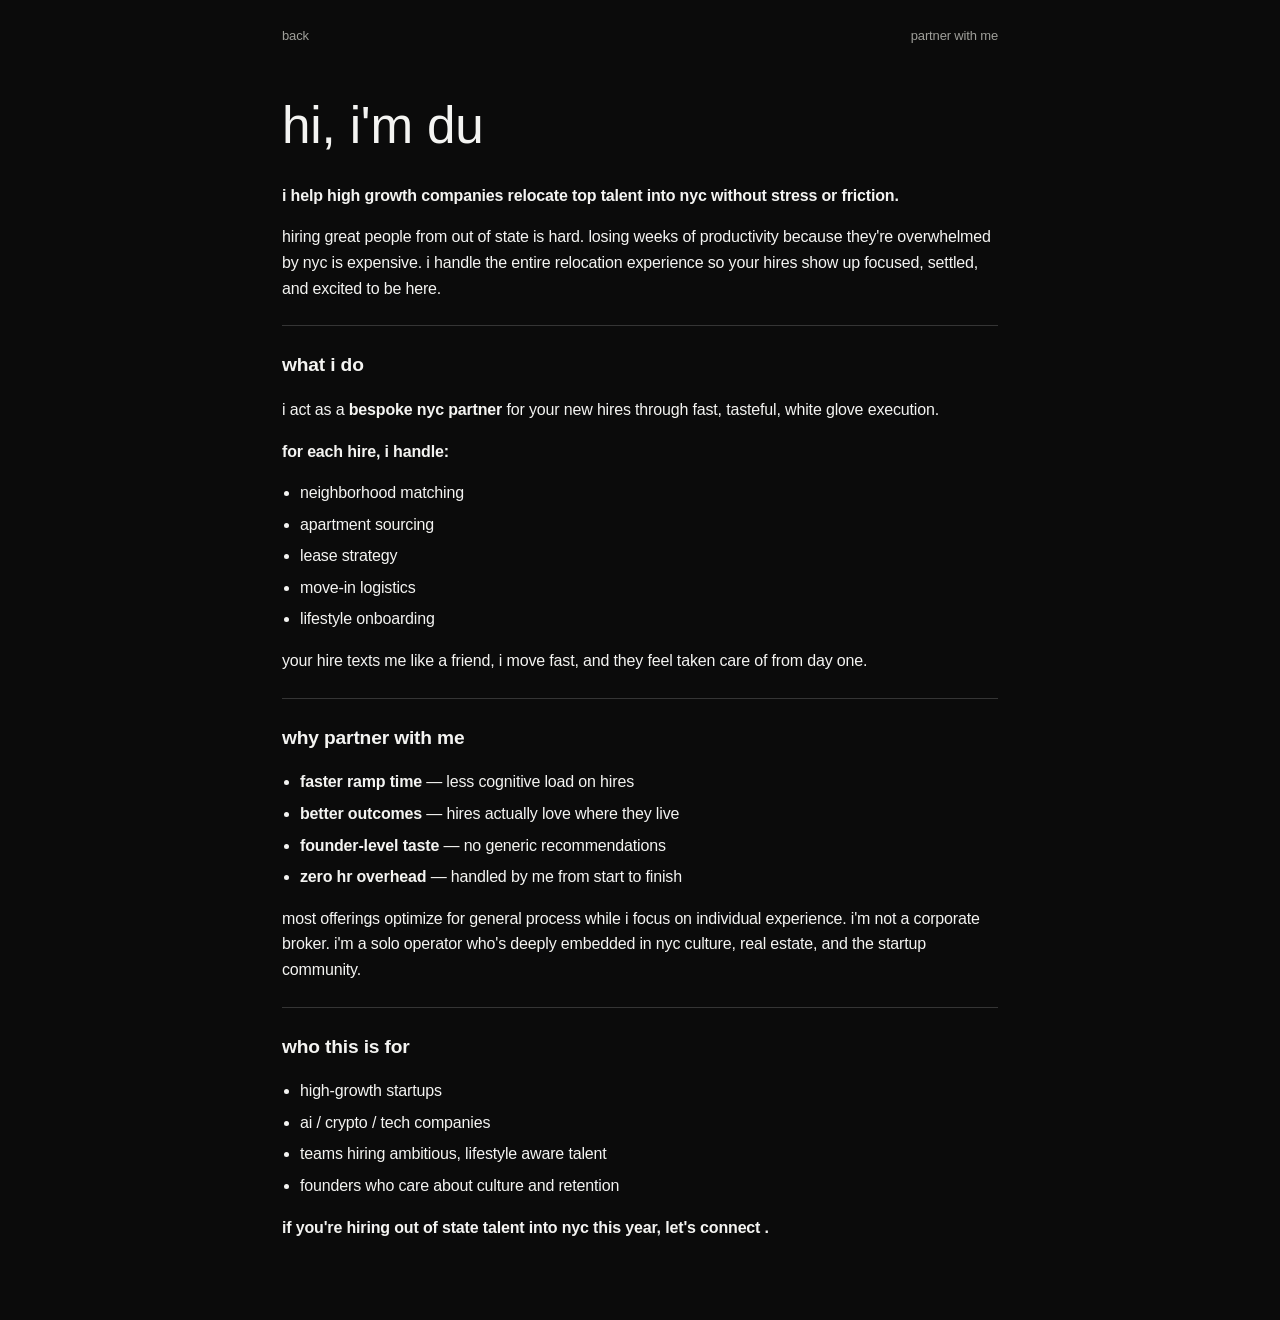
==== about.html @ 130c9323 "Add files via upload" ====
<!doctype html>
<html lang="en">
  <head>
    <meta charset="utf-8" />
    <meta name="viewport" content="width=device-width, initial-scale=1" />
    <title>about</title>
    <meta
      name="description"
      content="nyc relocation, done properly. white-glove execution for high-growth companies."
    />
    <link rel="stylesheet" href="styles.css" />
  </head>
  <body class="about">
    <header class="about-header">
      <a class="back" href="/">back</a>
      <a class="contact" href="https://twitter.com/messages/compose?recipient_id=38584928" target="_blank" rel="noreferrer">
        partner with me
      </a>
    </header>

    <main class="about-main">
      <h1>hi, i'm du</h1>
      <p><strong>i help high growth companies relocate top talent into nyc without stress or friction.</strong></p>
      <p>
        hiring great people from out of state is hard. losing weeks of productivity
        because they're overwhelmed by nyc is expensive. i handle the entire
        relocation experience so your hires show up focused, settled, and excited
        to be here.
      </p>
      <hr />
      <h2>what i do</h2>
      <p>
        i act as a <strong>bespoke nyc partner</strong> for your new hires through
        fast, tasteful, white glove execution.
      </p>
      <p><strong>for each hire, i handle:</strong></p>
      <ul>
        <li>neighborhood matching</li>
        <li>apartment sourcing</li>
        <li>lease strategy</li>
        <li>move-in logistics</li>
        <li>lifestyle onboarding</li>
      </ul>
      <p>your hire texts me like a friend, i move fast, and they feel taken care of from day one.</p>
      <hr />
      <h2>why partner with me</h2>
      <ul>
        <li><strong>faster ramp time</strong> — less cognitive load on hires</li>
        <li><strong>better outcomes</strong> — hires actually love where they live</li>
        <li><strong>founder-level taste</strong> — no generic recommendations</li>
        <li><strong>zero hr overhead</strong> — handled by me from start to finish</li>
      </ul>
      <p>
        most offerings optimize for general process while i focus on individual
        experience. i'm not a corporate broker. i'm a solo operator who's deeply
        embedded in nyc culture, real estate, and the startup community.
      </p>
      <hr />
      <h2>who this is for</h2>
      <ul>
        <li>high-growth startups</li>
        <li>ai / crypto / tech companies</li>
        <li>teams hiring ambitious, lifestyle aware talent</li>
        <li>founders who care about culture and retention</li>
      </ul>
      <p>
        <strong>
          if you're hiring out of state talent into nyc this year,
          <a href="https://twitter.com/messages/compose?recipient_id=38584928" target="_blank" rel="noreferrer">
            let's connect
          </a>.
        </strong>
      </p>
    </main>
  </body>
</html>
---- styles.css ----
:root {
  color-scheme: dark;
  --bg: #0b0b0b;
  --ink: #f4f4f2;
  --muted: #9f9f9a;
  --line: rgba(244, 244, 242, 0.18);
}

*,
*::before,
*::after {
  box-sizing: border-box;
}

body {
  margin: 0;
  font-family: "Helvetica", "Arial", sans-serif;
  background: var(--bg);
  color: var(--ink);
  line-height: 1.3;
  letter-spacing: -0.01em;
}

.menu {
  position: fixed;
  top: 28px;
  right: 28px;
  width: 30px;
  height: 18px;
  display: grid;
  gap: 6px;
  cursor: pointer;
  opacity: 0.85;
  background: transparent;
  border: none;
  text-decoration: none;
}

.menu span {
  display: block;
  height: 2px;
  background: var(--ink);
  border-radius: 999px;
}

.about {
  background: var(--bg);
  color: var(--ink);
}

.about-header {
  max-width: 760px;
  margin: 0 auto;
  padding: 28px 22px 0;
  display: flex;
  justify-content: space-between;
  font-family: "Helvetica", "Arial", sans-serif;
  font-size: 13px;
  color: var(--muted);
}

.about-header a {
  color: inherit;
  text-decoration: none;
}

.about-main {
  max-width: 760px;
  margin: 40px auto 80px;
  padding: 0 22px;
  line-height: 1.6;
  font-family: "Helvetica", "Arial", sans-serif;
}

.about-main h1 {
  font-size: clamp(2rem, 4vw, 3.2rem);
  text-transform: none;
}

.about-main h2 {
  font-size: 1.2rem;
  margin-top: 24px;
}

.about-main ul {
  padding-left: 18px;
}

.about-main li {
  margin: 6px 0;
}

.about-main hr {
  border: none;
  border-top: 1px solid var(--line);
  margin: 24px 0;
}

.about-main a {
  color: inherit;
  text-decoration: none;
  transition: color 150ms ease, font-style 150ms ease;
}

.about-main a:hover {
  color: var(--muted);
  font-style: italic;
}

main.single {
  min-height: 100vh;
  display: flex;
  flex-direction: column;
  justify-content: center;
  align-items: flex-start;
  padding: 12vh 10vw;
  gap: 26px;
}

h1 {
  margin: 0;
  font-size: clamp(2.2rem, 5vw, 4.2rem);
  font-weight: 400;
  text-transform: lowercase;
}

.highlight-link {
  color: inherit;
  text-decoration: none;
  border-bottom: 1px solid transparent;
  transition: color 150ms ease, font-style 150ms ease;
}

.highlight-link:hover {
  font-style: italic;
  color: var(--muted);
}

.btn {
  display: inline-flex;
  align-items: center;
  padding: 10px 18px;
  border-radius: 999px;
  border: 1px solid var(--line);
  text-decoration: none;
  color: var(--ink);
  text-transform: lowercase;
  font-size: 14px;
  letter-spacing: 0.02em;
}

.btn:hover {
  border-color: var(--ink);
}

@media (max-width: 600px) {
  .menu {
    top: 20px;
    right: 20px;
  }

  main.single {
    padding: 10vh 8vw;
  }
}
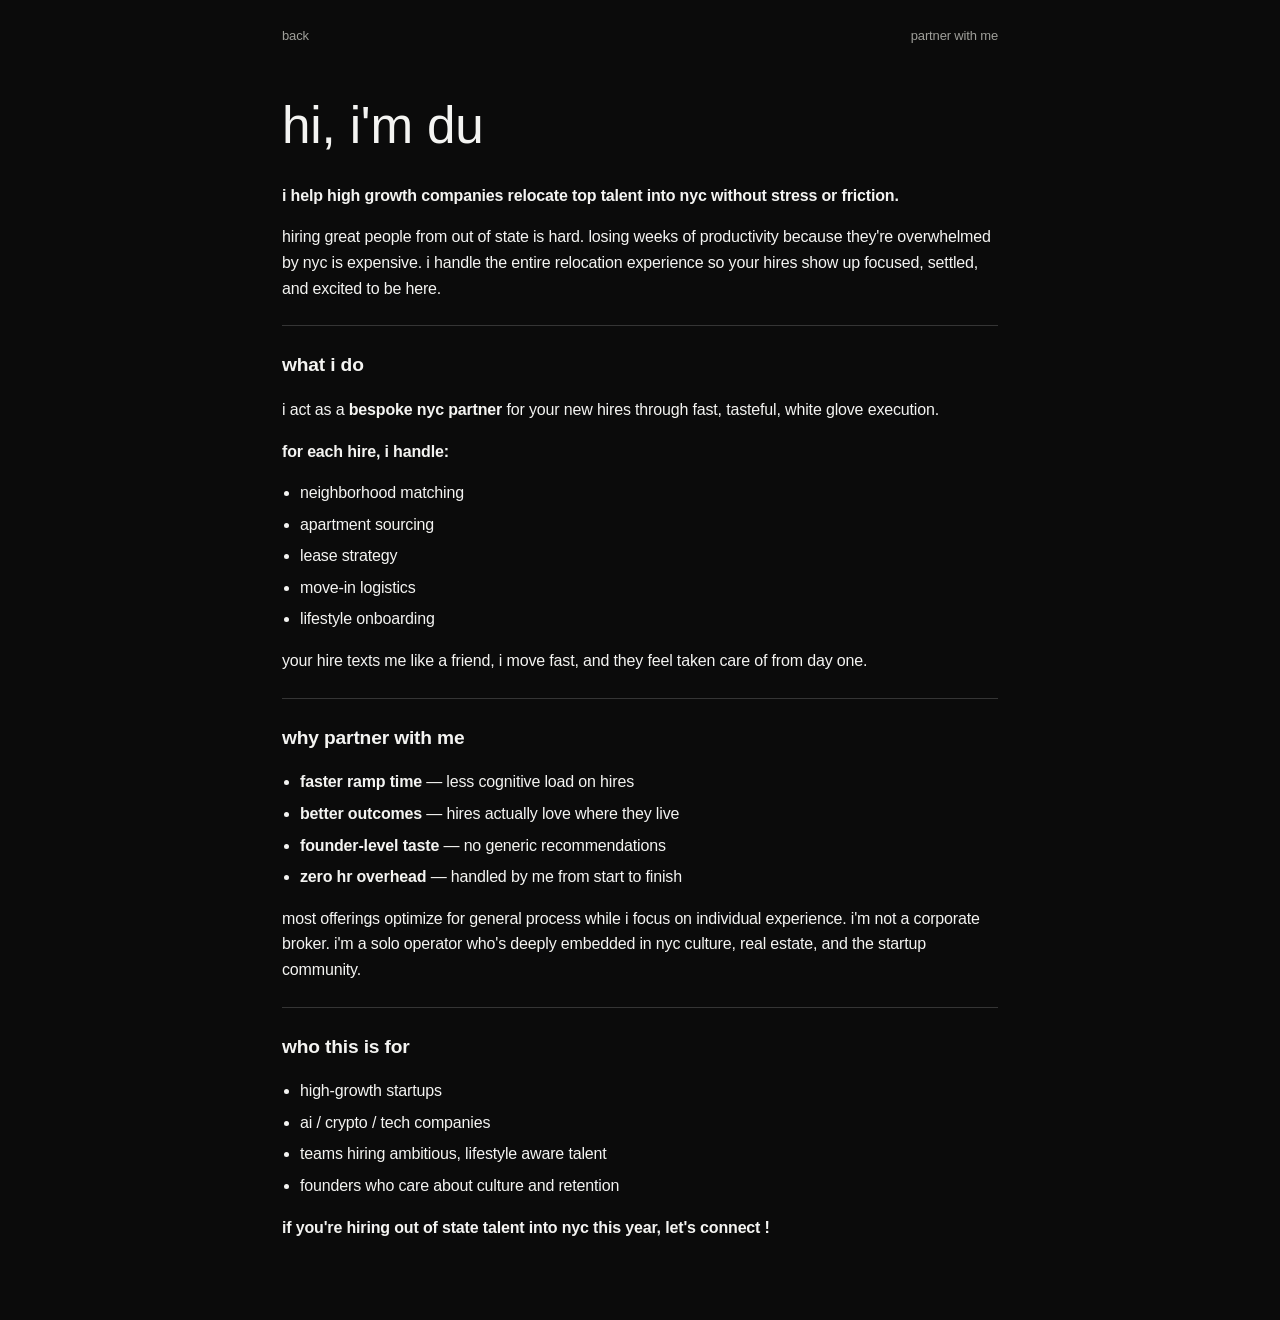
==== commit 929bc196: "Update about.html" ====
--- a/about.html
+++ b/about.html
@@ -68,7 +68,7 @@
           if you're hiring out of state talent into nyc this year,
           <a href="https://twitter.com/messages/compose?recipient_id=38584928" target="_blank" rel="noreferrer">
             let's connect
-          </a>.
+          </a>!
         </strong>
       </p>
     </main>
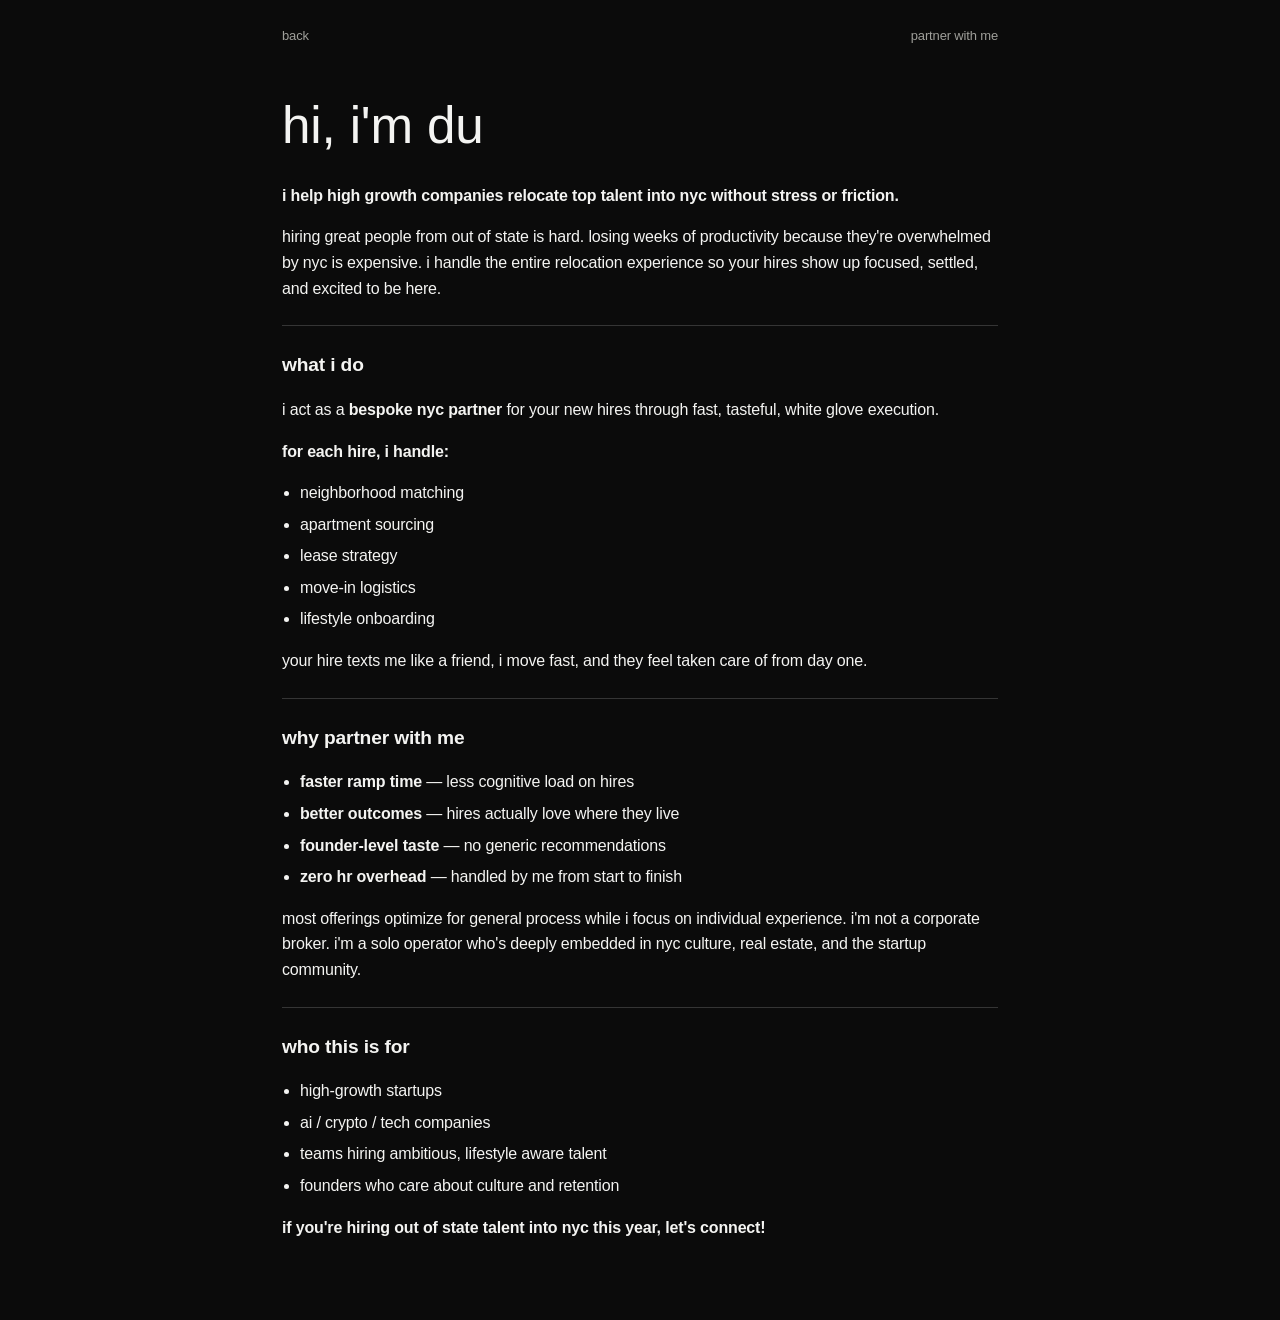
==== commit 74b18fb7: "Add files via upload" ====
--- a/about.html
+++ b/about.html
@@ -67,8 +67,8 @@
         <strong>
           if you're hiring out of state talent into nyc this year,
           <a href="https://twitter.com/messages/compose?recipient_id=38584928" target="_blank" rel="noreferrer">
-            let's connect
-          </a>!
+            let's connect!
+          </a>
         </strong>
       </p>
     </main>
--- a/styles.css
+++ b/styles.css
@@ -25,22 +25,18 @@
   position: fixed;
   top: 28px;
   right: 28px;
-  width: 30px;
-  height: 18px;
-  display: grid;
-  gap: 6px;
+  display: inline-flex;
+  align-items: center;
+  justify-content: center;
   cursor: pointer;
   opacity: 0.85;
   background: transparent;
   border: none;
   text-decoration: none;
-}
-
-.menu span {
-  display: block;
-  height: 2px;
-  background: var(--ink);
-  border-radius: 999px;
+  color: var(--muted);
+  font-size: 12px;
+  text-transform: lowercase;
+  letter-spacing: 0.08em;
 }
 
 .about {
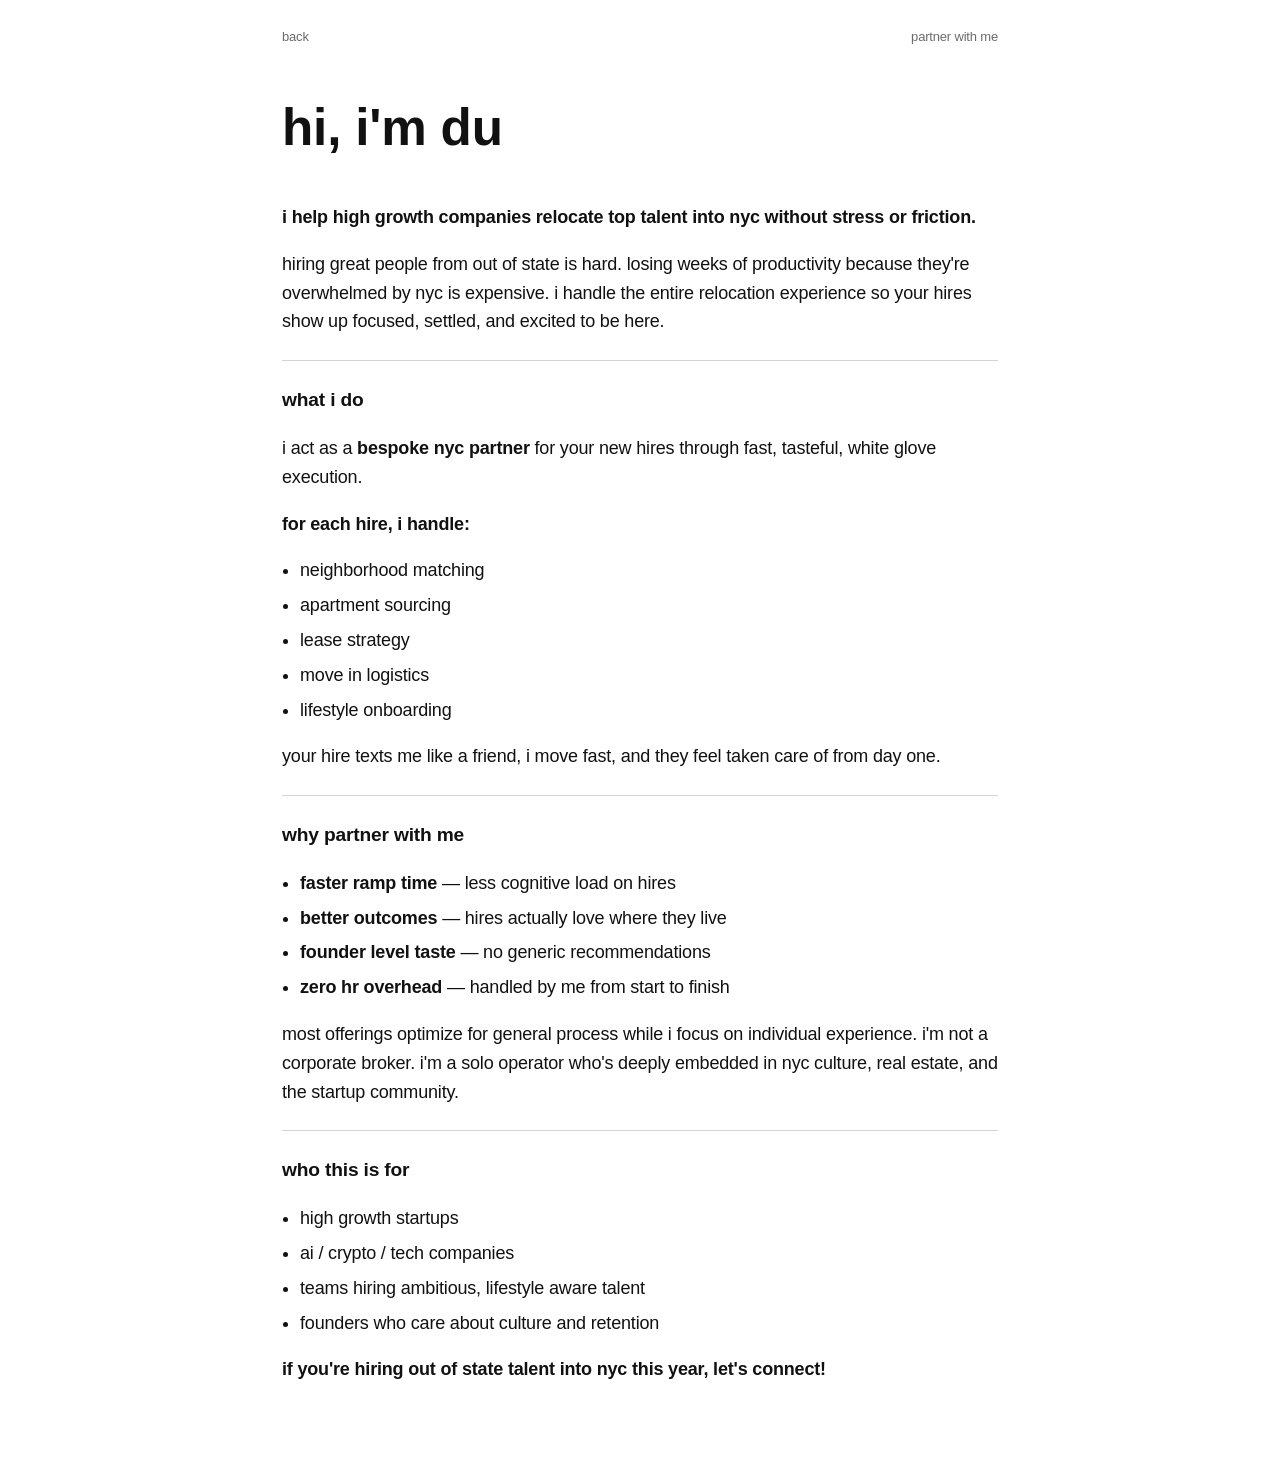
==== commit f4672380: "Add files via upload" ====
--- a/about.html
+++ b/about.html
@@ -6,7 +6,7 @@
     <title>about</title>
     <meta
       name="description"
-      content="nyc relocation, done properly. white-glove execution for high-growth companies."
+      content="nyc relocation, done properly. white glove execution for high growth companies."
     />
     <link rel="stylesheet" href="styles.css" />
   </head>
@@ -38,7 +38,7 @@
         <li>neighborhood matching</li>
         <li>apartment sourcing</li>
         <li>lease strategy</li>
-        <li>move-in logistics</li>
+        <li>move in logistics</li>
         <li>lifestyle onboarding</li>
       </ul>
       <p>your hire texts me like a friend, i move fast, and they feel taken care of from day one.</p>
@@ -47,7 +47,7 @@
       <ul>
         <li><strong>faster ramp time</strong> — less cognitive load on hires</li>
         <li><strong>better outcomes</strong> — hires actually love where they live</li>
-        <li><strong>founder-level taste</strong> — no generic recommendations</li>
+        <li><strong>founder level taste</strong> — no generic recommendations</li>
         <li><strong>zero hr overhead</strong> — handled by me from start to finish</li>
       </ul>
       <p>
@@ -58,7 +58,7 @@
       <hr />
       <h2>who this is for</h2>
       <ul>
-        <li>high-growth startups</li>
+        <li>high growth startups</li>
         <li>ai / crypto / tech companies</li>
         <li>teams hiring ambitious, lifestyle aware talent</li>
         <li>founders who care about culture and retention</li>
--- a/styles.css
+++ b/styles.css
@@ -1,9 +1,9 @@
 :root {
-  color-scheme: dark;
-  --bg: #0b0b0b;
-  --ink: #f4f4f2;
-  --muted: #9f9f9a;
-  --line: rgba(244, 244, 242, 0.18);
+  color-scheme: light;
+  --bg: #ffffff;
+  --ink: #111111;
+  --muted: #6b6b6b;
+  --line: rgba(17, 17, 17, 0.18);
 }
 
 *,
@@ -14,29 +14,65 @@
 
 body {
   margin: 0;
-  font-family: "Helvetica", "Arial", sans-serif;
+  font-family: "Neue Haas Grotesk Text Pro", "Helvetica Neue", "Helvetica",
+    "Arial", sans-serif;
   background: var(--bg);
   color: var(--ink);
-  line-height: 1.3;
+  line-height: 1.45;
   letter-spacing: -0.01em;
+  font-size: 18px;
 }
 
-.menu {
-  position: fixed;
-  top: 28px;
-  right: 28px;
-  display: inline-flex;
-  align-items: center;
-  justify-content: center;
-  cursor: pointer;
-  opacity: 0.85;
-  background: transparent;
-  border: none;
+main.profile {
+  max-width: 960px;
+  margin: 120px auto 120px;
+  padding: 0 24px;
+  display: grid;
+  grid-template-columns: 180px 1fr;
+  gap: 48px;
+  align-items: start;
+}
+
+.portrait {
+  width: 180px;
+  height: 320px;
+  border-radius: 16px;
+  background: #f2f2f2;
+  border: 1px solid var(--line);
+  overflow: hidden;
+}
+
+.portrait img {
+  width: 100%;
+  height: 100%;
+  object-fit: contain;
+  display: block;
+}
+
+.bio p {
+  margin: 0 0 16px;
+  font-size: 18px;
+}
+
+.bio h1 {
+  margin: 0 0 18px;
+  font-size: 18px;
+  font-weight: 400;
+  text-transform: lowercase;
+}
+
+.quote {
+  font-style: italic;
+}
+
+.bio a {
+  color: inherit;
   text-decoration: none;
+  border-bottom: 1px solid var(--line);
+}
+
+.bio a:hover {
   color: var(--muted);
-  font-size: 12px;
-  text-transform: lowercase;
-  letter-spacing: 0.08em;
 }
 
 .about {
@@ -50,7 +86,8 @@
   padding: 28px 22px 0;
   display: flex;
   justify-content: space-between;
-  font-family: "Helvetica", "Arial", sans-serif;
+  font-family: "Neue Haas Grotesk Text Pro", "Helvetica Neue", "Helvetica",
+    "Arial", sans-serif;
   font-size: 13px;
   color: var(--muted);
 }
@@ -65,7 +102,8 @@
   margin: 40px auto 80px;
   padding: 0 22px;
   line-height: 1.6;
-  font-family: "Helvetica", "Arial", sans-serif;
+  font-family: "Neue Haas Grotesk Text Pro", "Helvetica Neue", "Helvetica",
+    "Arial", sans-serif;
 }
 
 .about-main h1 {
@@ -103,59 +141,15 @@
   font-style: italic;
 }
 
-main.single {
-  min-height: 100vh;
-  display: flex;
-  flex-direction: column;
-  justify-content: center;
-  align-items: flex-start;
-  padding: 12vh 10vw;
-  gap: 26px;
-}
-
-h1 {
-  margin: 0;
-  font-size: clamp(2.2rem, 5vw, 4.2rem);
-  font-weight: 400;
-  text-transform: lowercase;
-}
-
-.highlight-link {
-  color: inherit;
-  text-decoration: none;
-  border-bottom: 1px solid transparent;
-  transition: color 150ms ease, font-style 150ms ease;
-}
-
-.highlight-link:hover {
-  font-style: italic;
-  color: var(--muted);
-}
-
-.btn {
-  display: inline-flex;
-  align-items: center;
-  padding: 10px 18px;
-  border-radius: 999px;
-  border: 1px solid var(--line);
-  text-decoration: none;
-  color: var(--ink);
-  text-transform: lowercase;
-  font-size: 14px;
-  letter-spacing: 0.02em;
-}
-
-.btn:hover {
-  border-color: var(--ink);
-}
-
 @media (max-width: 600px) {
-  .menu {
-    top: 20px;
-    right: 20px;
+  main.profile {
+    grid-template-columns: 1fr;
+    gap: 28px;
+    margin: 60px auto 100px;
   }
 
-  main.single {
-    padding: 10vh 8vw;
+  .portrait {
+    width: 140px;
+    height: 250px;
   }
 }
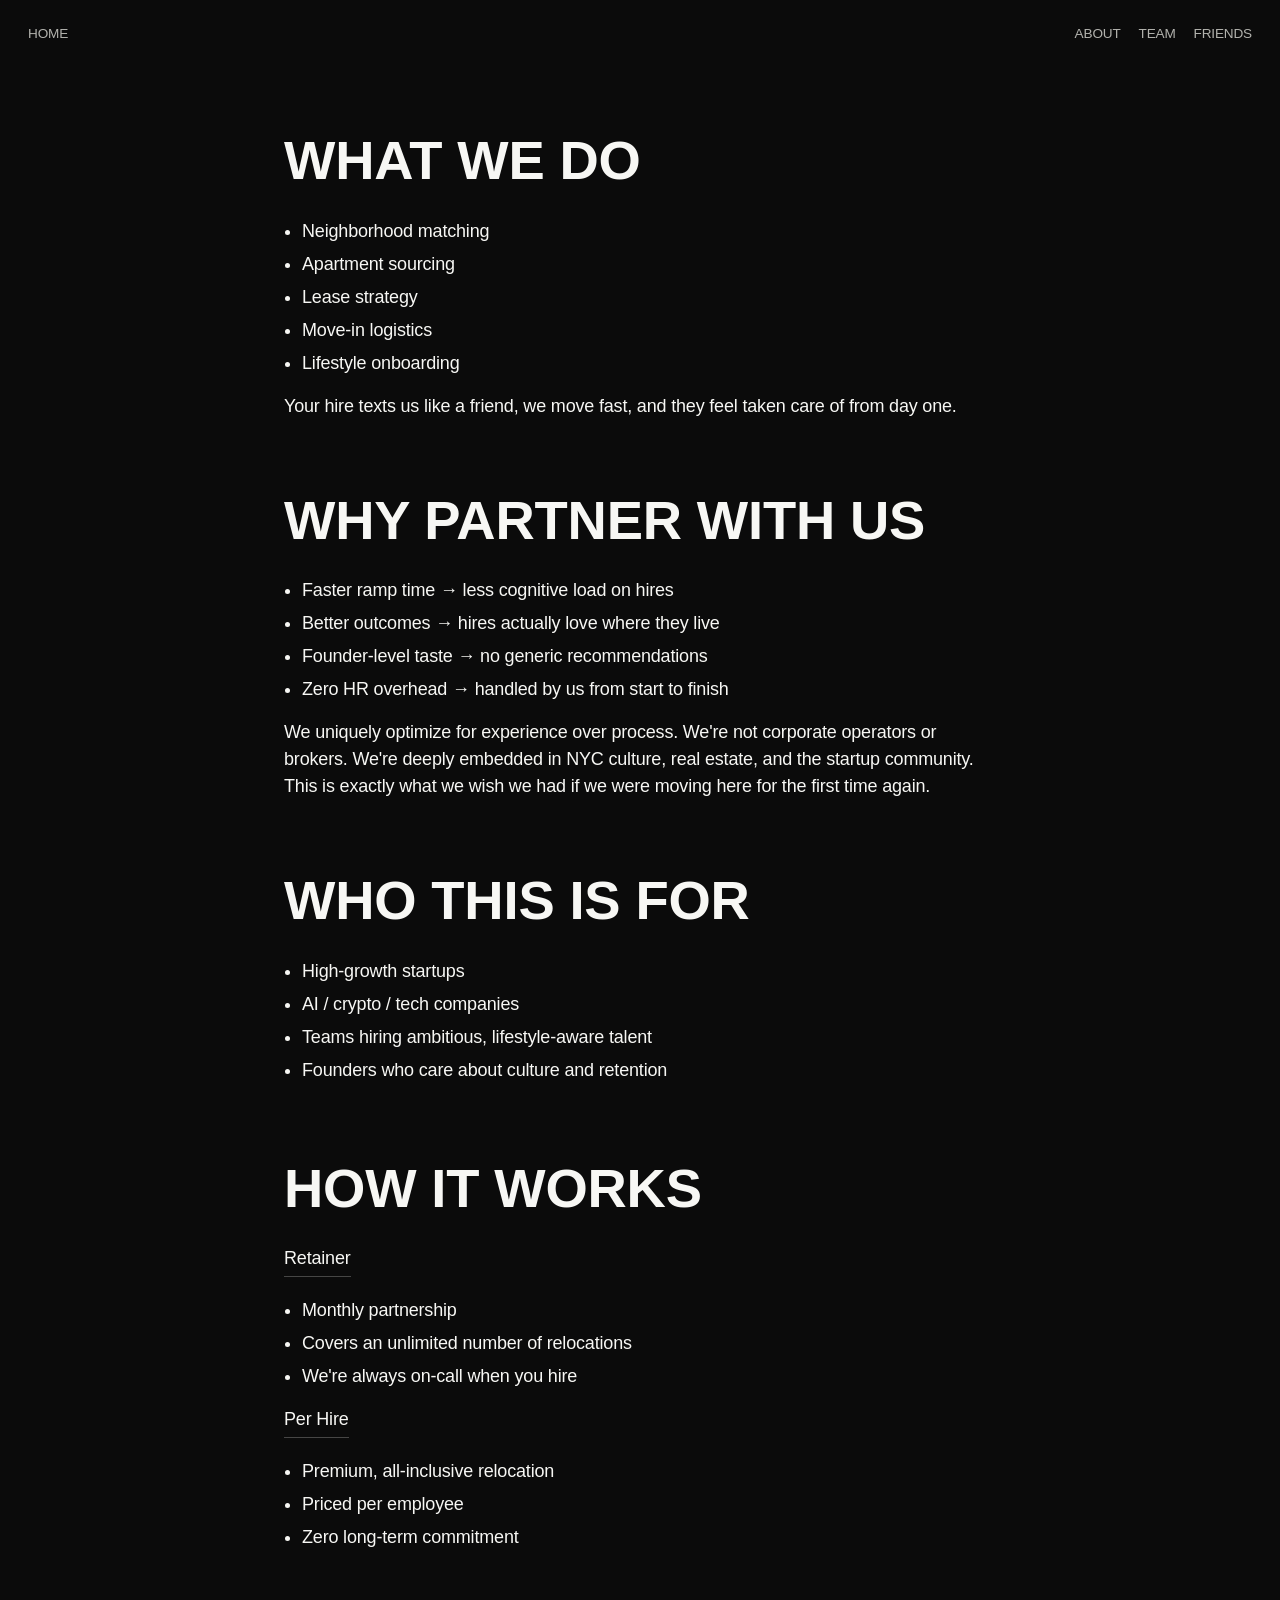
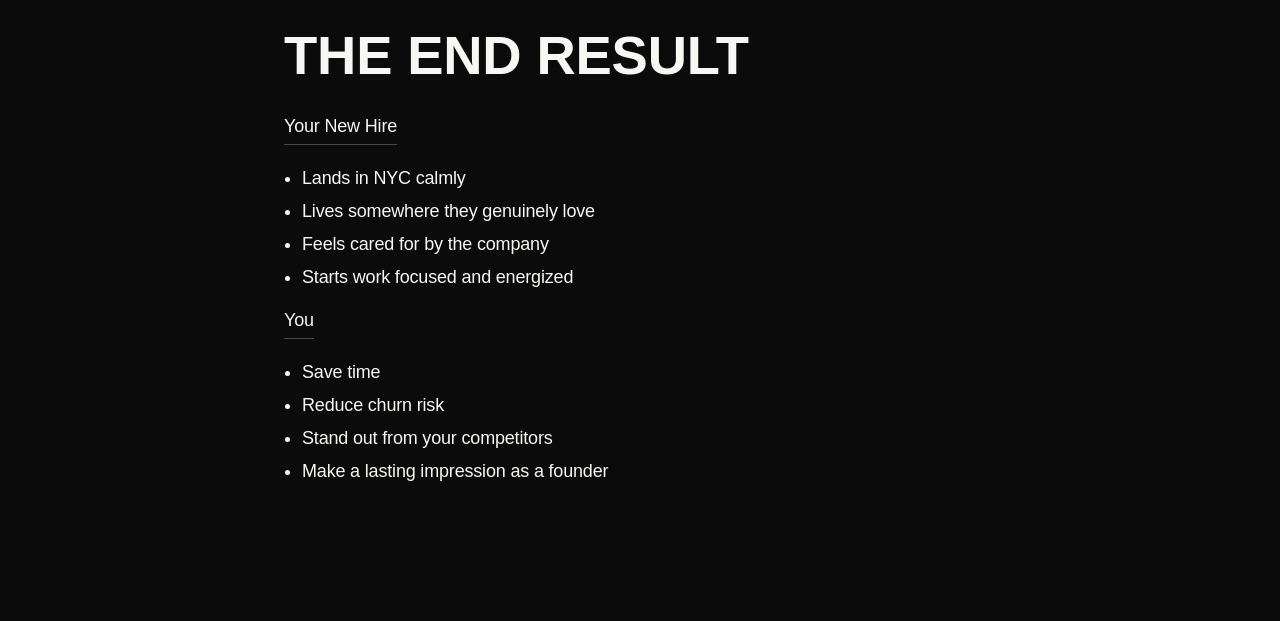
==== commit 723fb515: "Add files via upload" ====
--- a/about.html
+++ b/about.html
@@ -6,71 +6,96 @@
     <title>about</title>
     <meta
       name="description"
-      content="nyc relocation, done properly. white glove execution for high growth companies."
+      content="the du lab — what we do, why partner, who this is for, how it works."
     />
     <link rel="stylesheet" href="styles.css" />
   </head>
-  <body class="about">
-    <header class="about-header">
-      <a class="back" href="/">back</a>
-      <a class="contact" href="https://twitter.com/messages/compose?recipient_id=38584928" target="_blank" rel="noreferrer">
-        partner with me
-      </a>
+  <body class="dark fade-page">
+    <header class="top-nav">
+      <a class="home-tab" href="/">HOME</a>
+      <div class="nav-right">
+        <a href="/about.html">ABOUT</a>
+        <a href="/team.html">TEAM</a>
+        <a href="/friends.html">FRIENDS</a>
+      </div>
     </header>
 
-    <main class="about-main">
-      <h1>hi, i'm du</h1>
-      <p><strong>i help high growth companies relocate top talent into nyc without stress or friction.</strong></p>
-      <p>
-        hiring great people from out of state is hard. losing weeks of productivity
-        because they're overwhelmed by nyc is expensive. i handle the entire
-        relocation experience so your hires show up focused, settled, and excited
-        to be here.
-      </p>
-      <hr />
-      <h2>what i do</h2>
-      <p>
-        i act as a <strong>bespoke nyc partner</strong> for your new hires through
-        fast, tasteful, white glove execution.
-      </p>
-      <p><strong>for each hire, i handle:</strong></p>
-      <ul>
-        <li>neighborhood matching</li>
-        <li>apartment sourcing</li>
-        <li>lease strategy</li>
-        <li>move in logistics</li>
-        <li>lifestyle onboarding</li>
-      </ul>
-      <p>your hire texts me like a friend, i move fast, and they feel taken care of from day one.</p>
-      <hr />
-      <h2>why partner with me</h2>
-      <ul>
-        <li><strong>faster ramp time</strong> — less cognitive load on hires</li>
-        <li><strong>better outcomes</strong> — hires actually love where they live</li>
-        <li><strong>founder level taste</strong> — no generic recommendations</li>
-        <li><strong>zero hr overhead</strong> — handled by me from start to finish</li>
-      </ul>
-      <p>
-        most offerings optimize for general process while i focus on individual
-        experience. i'm not a corporate broker. i'm a solo operator who's deeply
-        embedded in nyc culture, real estate, and the startup community.
-      </p>
-      <hr />
-      <h2>who this is for</h2>
-      <ul>
-        <li>high growth startups</li>
-        <li>ai / crypto / tech companies</li>
-        <li>teams hiring ambitious, lifestyle aware talent</li>
-        <li>founders who care about culture and retention</li>
-      </ul>
-      <p>
-        <strong>
-          if you're hiring out of state talent into nyc this year,
-          <a href="https://twitter.com/messages/compose?recipient_id=38584928" target="_blank" rel="noreferrer">
-            let's connect!
-          </a>
-        </strong>
-      </p>
+    <main class="page">
+      <section class="reveal-item">
+        <h1 class="section-title">WHAT WE DO</h1>
+        <ul>
+          <li>Neighborhood matching</li>
+          <li>Apartment sourcing</li>
+          <li>Lease strategy</li>
+          <li>Move-in logistics</li>
+          <li>Lifestyle onboarding</li>
+        </ul>
+        <p>
+          Your hire texts us like a friend, we move fast, and they feel taken care
+          of from day one.
+        </p>
+      </section>
+
+      <section class="reveal-item">
+        <h2 class="section-title">WHY PARTNER WITH US</h2>
+        <ul>
+          <li>Faster ramp time → less cognitive load on hires</li>
+          <li>Better outcomes → hires actually love where they live</li>
+          <li>Founder-level taste → no generic recommendations</li>
+          <li>Zero HR overhead → handled by us from start to finish</li>
+        </ul>
+        <p>
+          We uniquely optimize for experience over process. We're not corporate
+          operators or brokers. We're deeply embedded in NYC culture, real
+          estate, and the startup community. This is exactly what we wish we had
+          if we were moving here for the first time again.
+        </p>
+      </section>
+
+      <section class="reveal-item">
+        <h2 class="section-title">WHO THIS IS FOR</h2>
+        <ul>
+          <li>High-growth startups</li>
+          <li>AI / crypto / tech companies</li>
+          <li>Teams hiring ambitious, lifestyle-aware talent</li>
+          <li>Founders who care about culture and retention</li>
+        </ul>
+      </section>
+
+      <section class="reveal-item">
+        <h2 class="section-title">HOW IT WORKS</h2>
+        <p class="underlined">Retainer</p>
+        <ul>
+          <li>Monthly partnership</li>
+          <li>Covers an unlimited number of relocations</li>
+          <li>We're always on-call when you hire</li>
+        </ul>
+        <p class="underlined">Per Hire</p>
+        <ul>
+          <li>Premium, all-inclusive relocation</li>
+          <li>Priced per employee</li>
+          <li>Zero long-term commitment</li>
+        </ul>
+      </section>
+
+      <section class="reveal-item">
+        <h2 class="section-title">THE END RESULT</h2>
+        <p class="underlined">Your New Hire</p>
+        <ul>
+          <li>Lands in NYC calmly</li>
+          <li>Lives somewhere they genuinely love</li>
+          <li>Feels cared for by the company</li>
+          <li>Starts work focused and energized</li>
+        </ul>
+        <p class="underlined">You</p>
+        <ul>
+          <li>Save time</li>
+          <li>Reduce churn risk</li>
+          <li>Stand out from your competitors</li>
+          <li>Make a lasting impression as a founder</li>
+        </ul>
+      </section>
     </main>
+    <script src="script.js"></script>
   </body>
 </html>
--- a/styles.css
+++ b/styles.css
@@ -1,9 +1,9 @@
 :root {
-  color-scheme: light;
-  --bg: #ffffff;
-  --ink: #111111;
-  --muted: #6b6b6b;
-  --line: rgba(17, 17, 17, 0.18);
+  color-scheme: dark;
+  --bg: #0b0b0b;
+  --ink: #f7f7f4;
+  --muted: #b2b2ad;
+  --line: rgba(247, 247, 244, 0.25);
 }
 
 *,
@@ -14,142 +14,327 @@
 
 body {
   margin: 0;
-  font-family: "Neue Haas Grotesk Text Pro", "Helvetica Neue", "Helvetica",
-    "Arial", sans-serif;
+  font-family: "Europa Grotesk SB Round Alt", "Neue Haas Grotesk Text Pro",
+    "Helvetica Neue", "Helvetica", "Arial", sans-serif;
   background: var(--bg);
   color: var(--ink);
-  line-height: 1.45;
+  line-height: 1.5;
   letter-spacing: -0.01em;
   font-size: 18px;
 }
 
-main.profile {
-  max-width: 960px;
+.fade-page {
+  opacity: 0;
+  animation: page-fade 300ms ease forwards;
+}
+
+.fade-out {
+  opacity: 0;
+  transition: opacity 200ms ease;
+}
+
+@keyframes page-fade {
+  to {
+    opacity: 1;
+  }
+}
+
+.top-nav {
+  position: fixed;
+  top: 24px;
+  left: 28px;
+  right: 28px;
+  display: flex;
+  justify-content: space-between;
+  font-size: 0.85rem;
+  color: var(--muted);
+}
+
+.top-nav a {
+  color: inherit;
+  text-decoration: none;
+}
+
+.top-nav a:hover {
+  color: var(--ink);
+}
+
+.nav-right {
+  display: inline-flex;
+  gap: 18px;
+}
+
+main.page {
+  max-width: 760px;
   margin: 120px auto 120px;
   padding: 0 24px;
   display: grid;
-  grid-template-columns: 180px 1fr;
   gap: 48px;
-  align-items: start;
-}
-
-.portrait {
-  width: 180px;
-  height: 320px;
-  border-radius: 16px;
-  background: #f2f2f2;
-  border: 1px solid var(--line);
+}
+
+.section-title {
+  margin: 0 0 16px;
+  font-size: clamp(2.2rem, 5vw, 3.4rem);
+  font-weight: 800;
+  font-family: "Motoya Cedar W8", "Neue Haas Grotesk Text Pro", "Helvetica Neue",
+    "Helvetica", "Arial", sans-serif;
+  text-transform: uppercase;
+}
+
+.reveal-item {
+  opacity: 0;
+  transform: translateY(10px);
+  transition: opacity 350ms ease, transform 350ms ease;
+}
+
+.reveal-item.is-visible {
+  opacity: 1;
+  transform: translateY(0);
+}
+
+main.page p {
+  margin: 0 0 12px;
+  color: var(--ink);
+}
+
+.underlined {
+  display: inline-block;
+  border-bottom: 1px solid var(--line);
+  padding-bottom: 4px;
+}
+
+main.page ul {
+  margin: 8px 0 16px;
+  padding-left: 18px;
+}
+
+main.page li {
+  margin: 6px 0;
+}
+
+main.friends {
+  min-height: 100vh;
   overflow: hidden;
-}
-
-.portrait img {
+  position: relative;
+  padding-top: 80px;
+}
+
+.friends-title {
+  position: relative;
+  z-index: 2;
+  margin: 0 24px 20px;
+  font-size: clamp(2.2rem, 5vw, 3.4rem);
+  font-weight: 800;
+  font-family: "Motoya Cedar W8", "Neue Haas Grotesk Text Pro", "Helvetica Neue",
+    "Helvetica", "Arial", sans-serif;
+  text-transform: uppercase;
+}
+
+.bouncer {
+  position: absolute;
+  width: 240px;
+  height: 240px;
+  animation:
+    bounce-x 14s linear infinite,
+    bounce-y 9s linear infinite;
+}
+
+.bouncer img {
   width: 100%;
   height: 100%;
   object-fit: contain;
   display: block;
 }
 
-.bio p {
+.bouncer a {
+  display: inline-block;
+  width: 100%;
+  height: 100%;
+}
+
+.bouncer a:hover img {
+  opacity: 0.85;
+}
+
+@keyframes bounce-x {
+  0% {
+    transform: translateX(0);
+  }
+  50% {
+    transform: translateX(calc(100vw - 280px));
+  }
+  100% {
+    transform: translateX(0);
+  }
+}
+
+@keyframes bounce-y {
+  0% {
+    top: 100px;
+  }
+  50% {
+    top: calc(100vh - 340px);
+  }
+  100% {
+    top: 100px;
+  }
+}
+main.team {
+  max-width: 900px;
+  margin: 140px auto 120px;
+  padding: 0 24px;
+  display: grid;
+  grid-template-columns: 260px 1fr;
+  gap: 40px;
+  align-items: start;
+}
+
+.team-photo {
+  width: 260px;
+  height: 260px;
+  border-radius: 20px;
+  overflow: hidden;
+  border: 1px solid var(--line);
+}
+
+.team-photo img {
+  width: 100%;
+  height: 100%;
+  object-fit: cover;
+  display: block;
+  filter: grayscale(100%);
+}
+
+.team-bio h1 {
+  margin: 0 0 8px;
+  font-size: clamp(2.6rem, 6vw, 4.2rem);
+  font-weight: 800;
+  font-family: "Motoya Cedar W8", "Neue Haas Grotesk Text Pro", "Helvetica Neue",
+    "Helvetica", "Arial", sans-serif;
+  text-transform: uppercase;
+}
+
+.role {
   margin: 0 0 16px;
-  font-size: 18px;
-}
-
-.bio h1 {
-  margin: 0 0 18px;
-  font-size: 18px;
-  font-weight: 400;
-  text-transform: lowercase;
-}
-
-.quote {
-  font-style: italic;
-}
-
-.bio a {
-  color: inherit;
-  text-decoration: none;
-  border-bottom: 1px solid var(--line);
-}
-
-.bio a:hover {
   color: var(--muted);
 }
 
-.about {
-  background: var(--bg);
-  color: var(--ink);
-}
-
-.about-header {
-  max-width: 760px;
-  margin: 0 auto;
-  padding: 28px 22px 0;
-  display: flex;
-  justify-content: space-between;
-  font-family: "Neue Haas Grotesk Text Pro", "Helvetica Neue", "Helvetica",
-    "Arial", sans-serif;
-  font-size: 13px;
+main.home {
+  min-height: 100vh;
+  display: grid;
+  place-items: center;
+  text-align: center;
+  padding: 80px 24px;
+  gap: 8px;
+}
+
+.intro h1 {
+  margin: 0 0 12px;
+  font-size: clamp(2.6rem, 6vw, 4.2rem);
+  font-weight: 800;
+  font-family: "Motoya Cedar W8", "Neue Haas Grotesk Text Pro", "Helvetica Neue",
+    "Helvetica", "Arial", sans-serif;
+}
+
+.intro p {
+  margin: 0;
   color: var(--muted);
-}
-
-.about-header a {
-  color: inherit;
-  text-decoration: none;
-}
-
-.about-main {
-  max-width: 760px;
-  margin: 40px auto 80px;
-  padding: 0 22px;
-  line-height: 1.6;
-  font-family: "Neue Haas Grotesk Text Pro", "Helvetica Neue", "Helvetica",
-    "Arial", sans-serif;
-}
-
-.about-main h1 {
-  font-size: clamp(2rem, 4vw, 3.2rem);
-  text-transform: none;
-}
-
-.about-main h2 {
-  font-size: 1.2rem;
-  margin-top: 24px;
-}
-
-.about-main ul {
-  padding-left: 18px;
-}
-
-.about-main li {
-  margin: 6px 0;
-}
-
-.about-main hr {
+  font-size: 1.1rem;
+  max-width: 640px;
+}
+
+hr {
+  width: min(720px, 90vw);
   border: none;
   border-top: 1px solid var(--line);
-  margin: 24px 0;
-}
-
-.about-main a {
-  color: inherit;
+  margin: 0;
+}
+
+.body-copy p {
+  max-width: 720px;
+  margin: 0;
+  color: var(--ink);
+  font-size: 1.05rem;
+}
+
+.cta {
+  display: inline-flex;
+  align-items: center;
+  justify-content: center;
+  padding: 12px 22px;
+  border-radius: 999px;
+  border: 1px solid var(--line);
+  color: var(--ink);
   text-decoration: none;
-  transition: color 150ms ease, font-style 150ms ease;
-}
-
-.about-main a:hover {
-  color: var(--muted);
-  font-style: italic;
+  font-size: 0.95rem;
+  letter-spacing: 0.02em;
+  text-transform: none;
+}
+
+.cta:hover {
+  border-color: var(--ink);
 }
 
 @media (max-width: 600px) {
-  main.profile {
+  .top-nav {
+    position: static;
+    padding: 16px 18px 0;
+    flex-direction: column;
+    gap: 10px;
+    align-items: flex-start;
+  }
+
+  .nav-right {
+    gap: 12px;
+    flex-wrap: wrap;
+  }
+
+  main.home {
+    min-height: auto;
+    padding: 40px 18px 60px;
+    gap: 10px;
+  }
+
+  .intro h1 {
+    font-size: clamp(2.1rem, 8vw, 2.9rem);
+  }
+
+  .intro p {
+    font-size: 1rem;
+  }
+
+  .body-copy p {
+    font-size: 1rem;
+  }
+
+  .cta {
+    padding: 10px 18px;
+    font-size: 0.85rem;
+  }
+
+  main.page {
+    margin: 40px auto 80px;
+    gap: 28px;
+  }
+
+  main.team {
     grid-template-columns: 1fr;
+    margin: 40px auto 80px;
     gap: 28px;
-    margin: 60px auto 100px;
-  }
-
-  .portrait {
-    width: 140px;
-    height: 250px;
-  }
-}
+  }
+
+  .team-photo {
+    width: 220px;
+    height: 220px;
+  }
+
+  .bouncer {
+    width: 180px;
+    height: 180px;
+  }
+
+  .friends-title {
+    margin: 0 18px 16px;
+    font-size: clamp(1.8rem, 7vw, 2.6rem);
+  }
+}
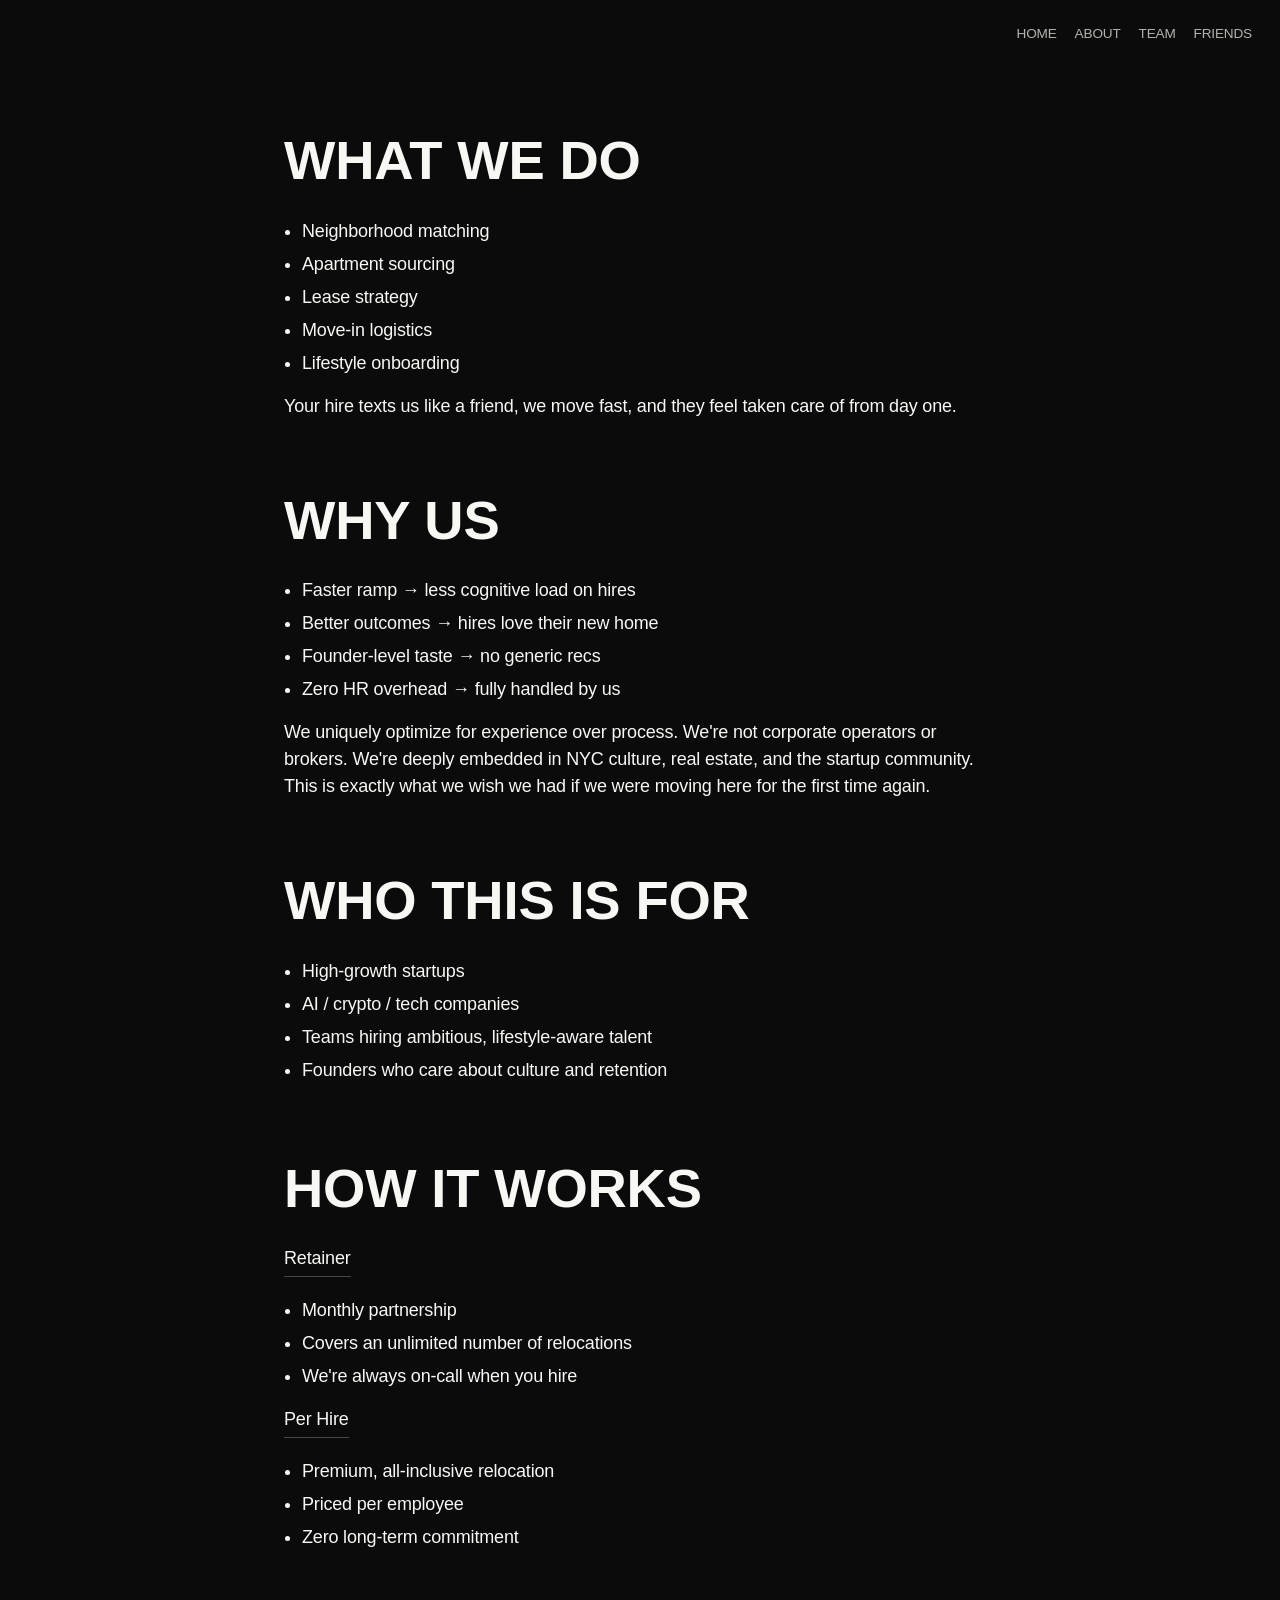
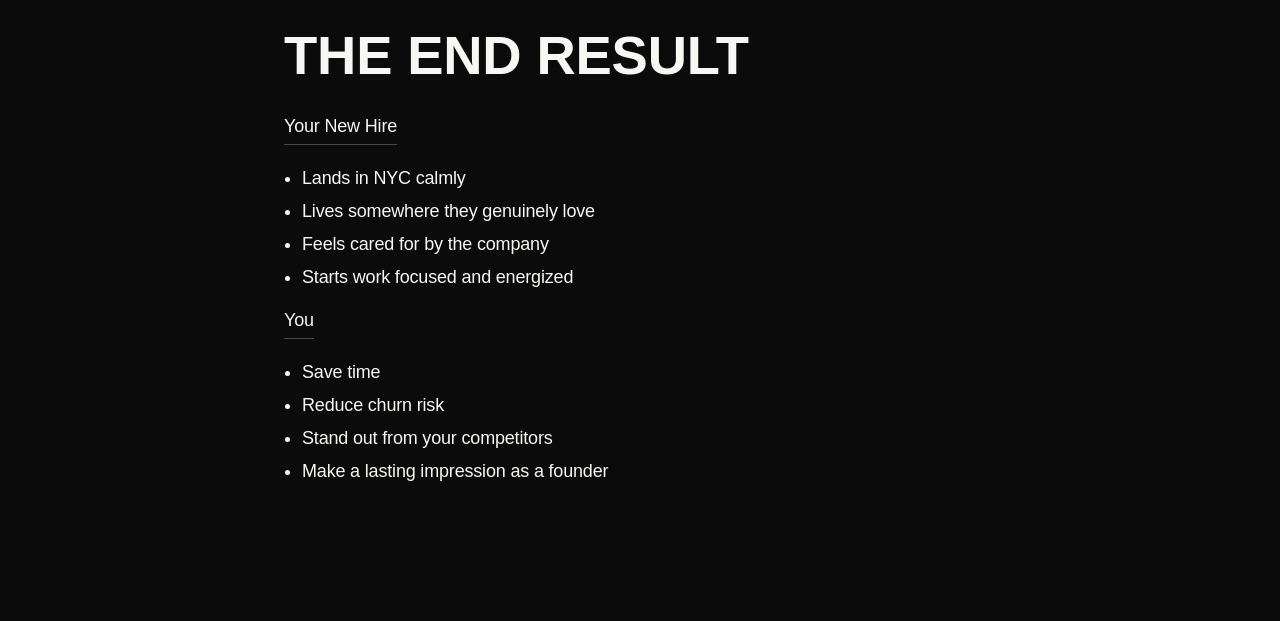
==== commit f0985104: "Add files via upload" ====
--- a/about.html
+++ b/about.html
@@ -12,8 +12,8 @@
   </head>
   <body class="dark fade-page">
     <header class="top-nav">
-      <a class="home-tab" href="/">HOME</a>
       <div class="nav-right">
+        <a class="home-tab" href="/">HOME</a>
         <a href="/about.html">ABOUT</a>
         <a href="/team.html">TEAM</a>
         <a href="/friends.html">FRIENDS</a>
@@ -37,12 +37,12 @@
       </section>
 
       <section class="reveal-item">
-        <h2 class="section-title">WHY PARTNER WITH US</h2>
+        <h2 class="section-title">WHY US</h2>
         <ul>
-          <li>Faster ramp time → less cognitive load on hires</li>
-          <li>Better outcomes → hires actually love where they live</li>
-          <li>Founder-level taste → no generic recommendations</li>
-          <li>Zero HR overhead → handled by us from start to finish</li>
+          <li>Faster ramp → less cognitive load on hires</li>
+          <li>Better outcomes → hires love their new home</li>
+          <li>Founder-level taste → no generic recs</li>
+          <li>Zero HR overhead → fully handled by us</li>
         </ul>
         <p>
           We uniquely optimize for experience over process. We're not corporate
--- a/styles.css
+++ b/styles.css
@@ -42,12 +42,13 @@
 .top-nav {
   position: fixed;
   top: 24px;
-  left: 28px;
+  left: auto;
   right: 28px;
   display: flex;
-  justify-content: space-between;
+  justify-content: flex-end;
   font-size: 0.85rem;
   color: var(--muted);
+  z-index: 10;
 }
 
 .top-nav a {
@@ -134,6 +135,7 @@
   position: absolute;
   width: 240px;
   height: 240px;
+  z-index: 1;
   animation:
     bounce-x 14s linear infinite,
     bounce-y 9s linear infinite;
@@ -292,7 +294,7 @@
   main.home {
     min-height: auto;
     padding: 40px 18px 60px;
-    gap: 10px;
+    gap: 24px;
   }
 
   .intro h1 {
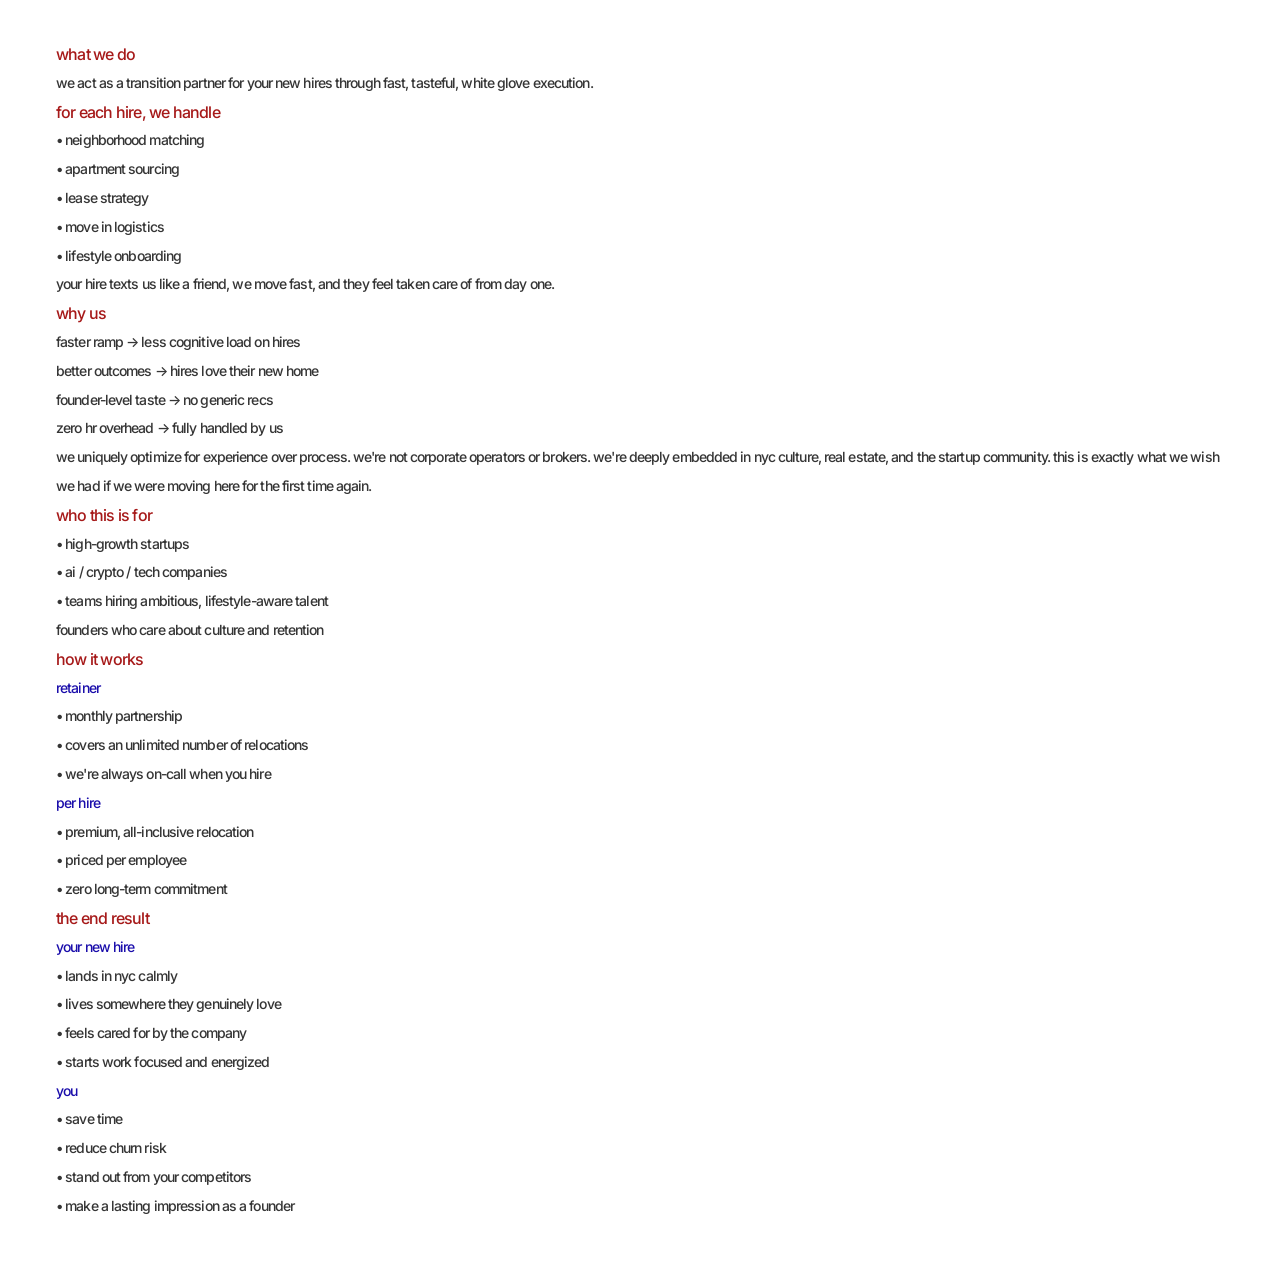
==== commit 877a21c6: "Add files via upload" ====
--- a/about.html
+++ b/about.html
@@ -1,101 +1,67 @@
 <!doctype html>
-<html lang="en">
+<html class="js" lang="en">
   <head>
     <meta charset="utf-8" />
-    <meta name="viewport" content="width=device-width, initial-scale=1" />
-    <title>about</title>
-    <meta
-      name="description"
-      content="the du lab — what we do, why partner, who this is for, how it works."
-    />
+    <meta http-equiv="X-UA-Compatible" content="IE=edge" />
+    <meta name="viewport" content="width=device-width,initial-scale=1" />
+    <title>legacy about</title>
     <link rel="stylesheet" href="styles.css" />
   </head>
-  <body class="dark fade-page">
-    <header class="top-nav">
-      <div class="nav-right">
-        <a class="home-tab" href="/">HOME</a>
-        <a href="/about.html">ABOUT</a>
-        <a href="/team.html">TEAM</a>
-        <a href="/friends.html">FRIENDS</a>
-      </div>
-    </header>
-
-    <main class="page">
-      <section class="reveal-item">
-        <h1 class="section-title">WHAT WE DO</h1>
-        <ul>
-          <li>Neighborhood matching</li>
-          <li>Apartment sourcing</li>
-          <li>Lease strategy</li>
-          <li>Move-in logistics</li>
-          <li>Lifestyle onboarding</li>
-        </ul>
+  <body class="allow-scroll">
+    <main class="legacy-page">
+      <div class="legacy-copy">
+        <p class="legacy-title">what we do</p>
         <p>
-          Your hire texts us like a friend, we move fast, and they feel taken care
+          we act as a transition partner for your new hires through fast, tasteful,
+          white glove execution.
+        </p>
+        <p class="legacy-title">for each hire, we handle</p>
+        <p>• neighborhood matching</p>
+        <p>• apartment sourcing</p>
+        <p>• lease strategy</p>
+        <p>• move in logistics</p>
+        <p>• lifestyle onboarding</p>
+        <p>
+          your hire texts us like a friend, we move fast, and they feel taken care
           of from day one.
         </p>
-      </section>
-
-      <section class="reveal-item">
-        <h2 class="section-title">WHY US</h2>
-        <ul>
-          <li>Faster ramp → less cognitive load on hires</li>
-          <li>Better outcomes → hires love their new home</li>
-          <li>Founder-level taste → no generic recs</li>
-          <li>Zero HR overhead → fully handled by us</li>
-        </ul>
+        <p class="legacy-title">why us</p>
+        <p>faster ramp → less cognitive load on hires</p>
+        <p>better outcomes → hires love their new home</p>
+        <p>founder-level taste → no generic recs</p>
+        <p>zero hr overhead → fully handled by us</p>
         <p>
-          We uniquely optimize for experience over process. We're not corporate
-          operators or brokers. We're deeply embedded in NYC culture, real
-          estate, and the startup community. This is exactly what we wish we had
-          if we were moving here for the first time again.
+          we uniquely optimize for experience over process. we're not corporate
+          operators or brokers. we're deeply embedded in nyc culture, real estate,
+          and the startup community. this is exactly what we wish we had if we were
+          moving here for the first time again.
         </p>
-      </section>
-
-      <section class="reveal-item">
-        <h2 class="section-title">WHO THIS IS FOR</h2>
-        <ul>
-          <li>High-growth startups</li>
-          <li>AI / crypto / tech companies</li>
-          <li>Teams hiring ambitious, lifestyle-aware talent</li>
-          <li>Founders who care about culture and retention</li>
-        </ul>
-      </section>
-
-      <section class="reveal-item">
-        <h2 class="section-title">HOW IT WORKS</h2>
-        <p class="underlined">Retainer</p>
-        <ul>
-          <li>Monthly partnership</li>
-          <li>Covers an unlimited number of relocations</li>
-          <li>We're always on-call when you hire</li>
-        </ul>
-        <p class="underlined">Per Hire</p>
-        <ul>
-          <li>Premium, all-inclusive relocation</li>
-          <li>Priced per employee</li>
-          <li>Zero long-term commitment</li>
-        </ul>
-      </section>
-
-      <section class="reveal-item">
-        <h2 class="section-title">THE END RESULT</h2>
-        <p class="underlined">Your New Hire</p>
-        <ul>
-          <li>Lands in NYC calmly</li>
-          <li>Lives somewhere they genuinely love</li>
-          <li>Feels cared for by the company</li>
-          <li>Starts work focused and energized</li>
-        </ul>
-        <p class="underlined">You</p>
-        <ul>
-          <li>Save time</li>
-          <li>Reduce churn risk</li>
-          <li>Stand out from your competitors</li>
-          <li>Make a lasting impression as a founder</li>
-        </ul>
-      </section>
+        <p class="legacy-title">who this is for</p>
+        <p>• high-growth startups</p>
+        <p>• ai / crypto / tech companies</p>
+        <p>• teams hiring ambitious, lifestyle-aware talent</p>
+        <p>founders who care about culture and retention</p>
+        <p class="legacy-title">how it works</p>
+        <p class="blue">retainer</p>
+        <p>• monthly partnership</p>
+        <p>• covers an unlimited number of relocations</p>
+        <p>• we're always on-call when you hire</p>
+        <p class="blue">per hire</p>
+        <p>• premium, all-inclusive relocation</p>
+        <p>• priced per employee</p>
+        <p>• zero long-term commitment</p>
+        <p class="legacy-title">the end result</p>
+        <p class="blue">your new hire</p>
+        <p>• lands in nyc calmly</p>
+        <p>• lives somewhere they genuinely love</p>
+        <p>• feels cared for by the company</p>
+        <p>• starts work focused and energized</p>
+        <p class="blue">you</p>
+        <p>• save time</p>
+        <p>• reduce churn risk</p>
+        <p>• stand out from your competitors</p>
+        <p>• make a lasting impression as a founder</p>
+      </div>
     </main>
-    <script src="script.js"></script>
   </body>
 </html>
--- a/styles.css
+++ b/styles.css
@@ -1,342 +1,160 @@
+@import url("https://fonts.googleapis.com/css2?family=Assistant:wght@400;700&family=Inter:wght@400;500;700&display=swap");
+
 :root {
-  color-scheme: dark;
-  --bg: #0b0b0b;
-  --ink: #f7f7f4;
-  --muted: #b2b2ad;
-  --line: rgba(247, 247, 244, 0.25);
+  --color-background: 255, 255, 255;
+  --color-foreground: 0, 0, 0;
+  --font-body-family: Assistant, sans-serif;
+  --font-body-style: normal;
+  --font-body-weight: 400;
+  --font-body-weight-bold: 700;
+  --font-heading-family: Assistant, sans-serif;
+  --font-heading-style: normal;
+  --font-heading-weight: 400;
+  --font-body-scale: 1.0;
+  --font-heading-scale: 1.0;
+  --page-width: 120rem;
+  --page-width-margin: 0rem;
 }
 
 *,
 *::before,
 *::after {
+  box-sizing: inherit;
+}
+
+html {
   box-sizing: border-box;
+  font-size: calc(var(--font-body-scale) * 62.5%);
+  height: 100%;
 }
 
 body {
+  display: grid;
+  grid-template-rows: auto auto 1fr auto;
+  grid-template-columns: 100%;
+  min-height: 100%;
   margin: 0;
-  font-family: "Europa Grotesk SB Round Alt", "Neue Haas Grotesk Text Pro",
-    "Helvetica Neue", "Helvetica", "Arial", sans-serif;
-  background: var(--bg);
-  color: var(--ink);
-  line-height: 1.5;
-  letter-spacing: -0.01em;
-  font-size: 18px;
+  font-size: 14px;
+  letter-spacing: -0.9px;
+  line-height: 28.8px;
+  font-family: "Inter", -apple-system, "system-ui", "Segoe UI", sans-serif;
+  font-style: var(--font-body-style);
+  font-weight: 500;
+  color: rgba(18, 18, 18, 0.85);
+  background-color: rgb(var(--color-background));
+  overflow: hidden;
 }
 
-.fade-page {
-  opacity: 0;
-  animation: page-fade 300ms ease forwards;
+body.allow-scroll {
+  overflow: auto;
 }
 
-.fade-out {
-  opacity: 0;
-  transition: opacity 200ms ease;
+body.allow-scroll .legacy-page {
+  min-height: auto;
+  padding: 32px 12px;
+  display: block;
 }
 
-@keyframes page-fade {
-  to {
-    opacity: 1;
+@media screen and (min-width: 750px) {
+  body.allow-scroll .legacy-page {
+    padding: 40px 16px;
   }
 }
 
-.top-nav {
-  position: fixed;
-  top: 24px;
-  left: auto;
-  right: 28px;
-  display: flex;
-  justify-content: flex-end;
-  font-size: 0.85rem;
-  color: var(--muted);
-  z-index: 10;
+@media screen and (min-width: 750px) {
+  body {
+    font-size: 14px;
+  }
 }
 
-.top-nav a {
-  color: inherit;
+.legacy-page {
+  width: min(var(--page-width), 100%);
+  margin: 0 auto;
+  padding: 16px 8px;
+  min-height: 100vh;
+  display: flex;
+  flex-direction: column;
+  justify-content: center;
+}
+
+@media screen and (min-width: 750px) {
+  .legacy-page {
+    padding: 20px 12px;
+  }
+}
+
+.legacy-photo {
+  width: 100%;
+  max-width: 140px;
+  margin-bottom: 8px;
+}
+
+.legacy-photo img {
+  width: 100%;
+  height: auto;
+  display: block;
+}
+
+.legacy-title {
+  font-size: 16px;
+  font-weight: 500;
+  font-family: "Inter", -apple-system, "system-ui", "Segoe UI", sans-serif;
+  text-transform: lowercase;
+  letter-spacing: -0.8px;
+  line-height: 28.8px;
+  margin: 0 0 6px;
+  color: #a61919;
+}
+
+.legacy-copy p {
+  margin: 0;
+}
+
+.legacy-copy p:last-child {
+  margin-bottom: 0;
+}
+
+@media (max-width: 600px) {
+  body {
+    font-size: 13px;
+    line-height: 1.4;
+    letter-spacing: -0.6px;
+  }
+
+  .legacy-page {
+    padding: 12px 6px;
+  }
+
+  .legacy-photo {
+    max-width: 120px;
+  }
+}
+
+@media (max-height: 700px) {
+  body {
+    font-size: 12px;
+    line-height: 1.35;
+    letter-spacing: -0.6px;
+  }
+
+  .legacy-photo {
+    max-width: 110px;
+  }
+}
+
+.legacy-copy a {
+  color: #1a0dab;
   text-decoration: none;
 }
 
-.top-nav a:hover {
-  color: var(--ink);
+.blue {
+  color: #1a0dab;
 }
 
-.nav-right {
-  display: inline-flex;
-  gap: 18px;
+.legacy-copy a:hover {
+  opacity: 0.7;
 }
 
-main.page {
-  max-width: 760px;
-  margin: 120px auto 120px;
-  padding: 0 24px;
-  display: grid;
-  gap: 48px;
+.quote {
+  font-style: italic;
 }
-
-.section-title {
-  margin: 0 0 16px;
-  font-size: clamp(2.2rem, 5vw, 3.4rem);
-  font-weight: 800;
-  font-family: "Motoya Cedar W8", "Neue Haas Grotesk Text Pro", "Helvetica Neue",
-    "Helvetica", "Arial", sans-serif;
-  text-transform: uppercase;
-}
-
-.reveal-item {
-  opacity: 0;
-  transform: translateY(10px);
-  transition: opacity 350ms ease, transform 350ms ease;
-}
-
-.reveal-item.is-visible {
-  opacity: 1;
-  transform: translateY(0);
-}
-
-main.page p {
-  margin: 0 0 12px;
-  color: var(--ink);
-}
-
-.underlined {
-  display: inline-block;
-  border-bottom: 1px solid var(--line);
-  padding-bottom: 4px;
-}
-
-main.page ul {
-  margin: 8px 0 16px;
-  padding-left: 18px;
-}
-
-main.page li {
-  margin: 6px 0;
-}
-
-main.friends {
-  min-height: 100vh;
-  overflow: hidden;
-  position: relative;
-  padding-top: 80px;
-}
-
-.friends-title {
-  position: relative;
-  z-index: 2;
-  margin: 0 24px 20px;
-  font-size: clamp(2.2rem, 5vw, 3.4rem);
-  font-weight: 800;
-  font-family: "Motoya Cedar W8", "Neue Haas Grotesk Text Pro", "Helvetica Neue",
-    "Helvetica", "Arial", sans-serif;
-  text-transform: uppercase;
-}
-
-.bouncer {
-  position: absolute;
-  width: 240px;
-  height: 240px;
-  z-index: 1;
-  animation:
-    bounce-x 14s linear infinite,
-    bounce-y 9s linear infinite;
-}
-
-.bouncer img {
-  width: 100%;
-  height: 100%;
-  object-fit: contain;
-  display: block;
-}
-
-.bouncer a {
-  display: inline-block;
-  width: 100%;
-  height: 100%;
-}
-
-.bouncer a:hover img {
-  opacity: 0.85;
-}
-
-@keyframes bounce-x {
-  0% {
-    transform: translateX(0);
-  }
-  50% {
-    transform: translateX(calc(100vw - 280px));
-  }
-  100% {
-    transform: translateX(0);
-  }
-}
-
-@keyframes bounce-y {
-  0% {
-    top: 100px;
-  }
-  50% {
-    top: calc(100vh - 340px);
-  }
-  100% {
-    top: 100px;
-  }
-}
-main.team {
-  max-width: 900px;
-  margin: 140px auto 120px;
-  padding: 0 24px;
-  display: grid;
-  grid-template-columns: 260px 1fr;
-  gap: 40px;
-  align-items: start;
-}
-
-.team-photo {
-  width: 260px;
-  height: 260px;
-  border-radius: 20px;
-  overflow: hidden;
-  border: 1px solid var(--line);
-}
-
-.team-photo img {
-  width: 100%;
-  height: 100%;
-  object-fit: cover;
-  display: block;
-  filter: grayscale(100%);
-}
-
-.team-bio h1 {
-  margin: 0 0 8px;
-  font-size: clamp(2.6rem, 6vw, 4.2rem);
-  font-weight: 800;
-  font-family: "Motoya Cedar W8", "Neue Haas Grotesk Text Pro", "Helvetica Neue",
-    "Helvetica", "Arial", sans-serif;
-  text-transform: uppercase;
-}
-
-.role {
-  margin: 0 0 16px;
-  color: var(--muted);
-}
-
-main.home {
-  min-height: 100vh;
-  display: grid;
-  place-items: center;
-  text-align: center;
-  padding: 80px 24px;
-  gap: 8px;
-}
-
-.intro h1 {
-  margin: 0 0 12px;
-  font-size: clamp(2.6rem, 6vw, 4.2rem);
-  font-weight: 800;
-  font-family: "Motoya Cedar W8", "Neue Haas Grotesk Text Pro", "Helvetica Neue",
-    "Helvetica", "Arial", sans-serif;
-}
-
-.intro p {
-  margin: 0;
-  color: var(--muted);
-  font-size: 1.1rem;
-  max-width: 640px;
-}
-
-hr {
-  width: min(720px, 90vw);
-  border: none;
-  border-top: 1px solid var(--line);
-  margin: 0;
-}
-
-.body-copy p {
-  max-width: 720px;
-  margin: 0;
-  color: var(--ink);
-  font-size: 1.05rem;
-}
-
-.cta {
-  display: inline-flex;
-  align-items: center;
-  justify-content: center;
-  padding: 12px 22px;
-  border-radius: 999px;
-  border: 1px solid var(--line);
-  color: var(--ink);
-  text-decoration: none;
-  font-size: 0.95rem;
-  letter-spacing: 0.02em;
-  text-transform: none;
-}
-
-.cta:hover {
-  border-color: var(--ink);
-}
-
-@media (max-width: 600px) {
-  .top-nav {
-    position: static;
-    padding: 16px 18px 0;
-    flex-direction: column;
-    gap: 10px;
-    align-items: flex-start;
-  }
-
-  .nav-right {
-    gap: 12px;
-    flex-wrap: wrap;
-  }
-
-  main.home {
-    min-height: auto;
-    padding: 40px 18px 60px;
-    gap: 24px;
-  }
-
-  .intro h1 {
-    font-size: clamp(2.1rem, 8vw, 2.9rem);
-  }
-
-  .intro p {
-    font-size: 1rem;
-  }
-
-  .body-copy p {
-    font-size: 1rem;
-  }
-
-  .cta {
-    padding: 10px 18px;
-    font-size: 0.85rem;
-  }
-
-  main.page {
-    margin: 40px auto 80px;
-    gap: 28px;
-  }
-
-  main.team {
-    grid-template-columns: 1fr;
-    margin: 40px auto 80px;
-    gap: 28px;
-  }
-
-  .team-photo {
-    width: 220px;
-    height: 220px;
-  }
-
-  .bouncer {
-    width: 180px;
-    height: 180px;
-  }
-
-  .friends-title {
-    margin: 0 18px 16px;
-    font-size: clamp(1.8rem, 7vw, 2.6rem);
-  }
-}
